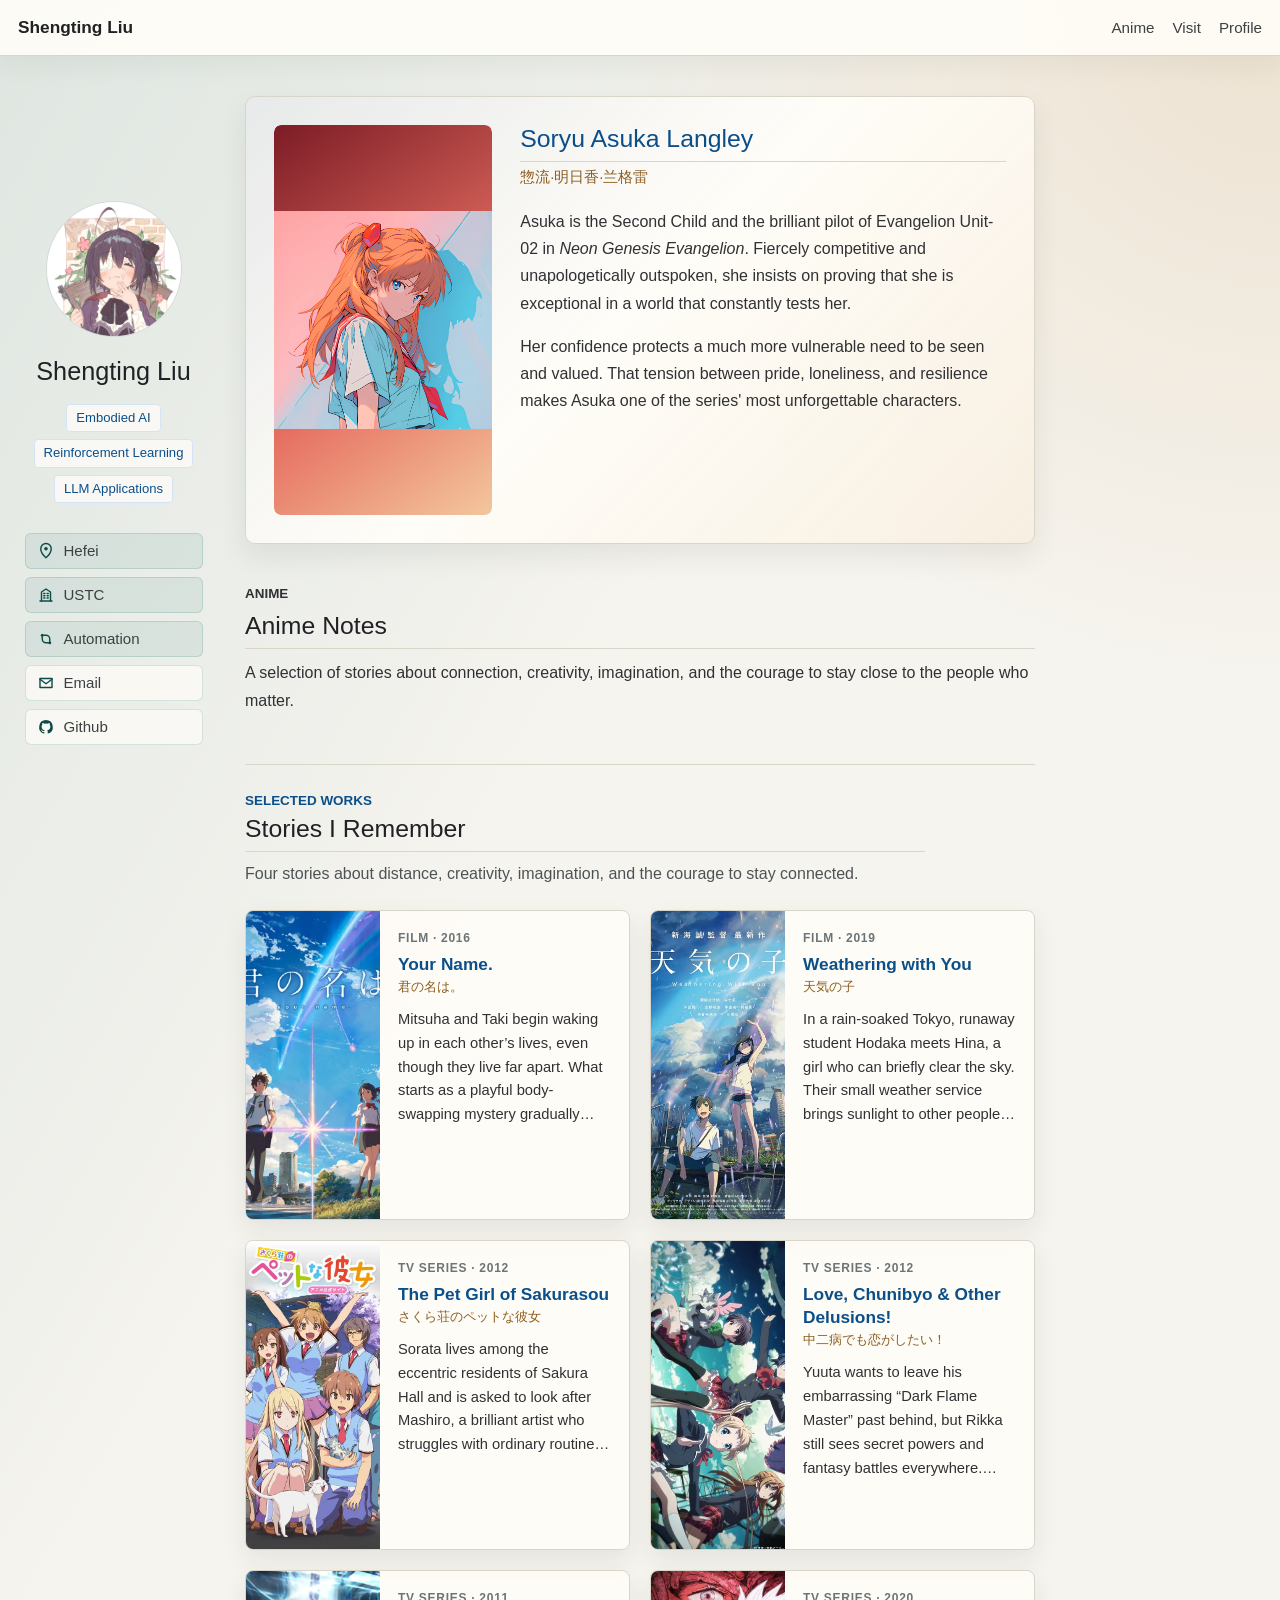
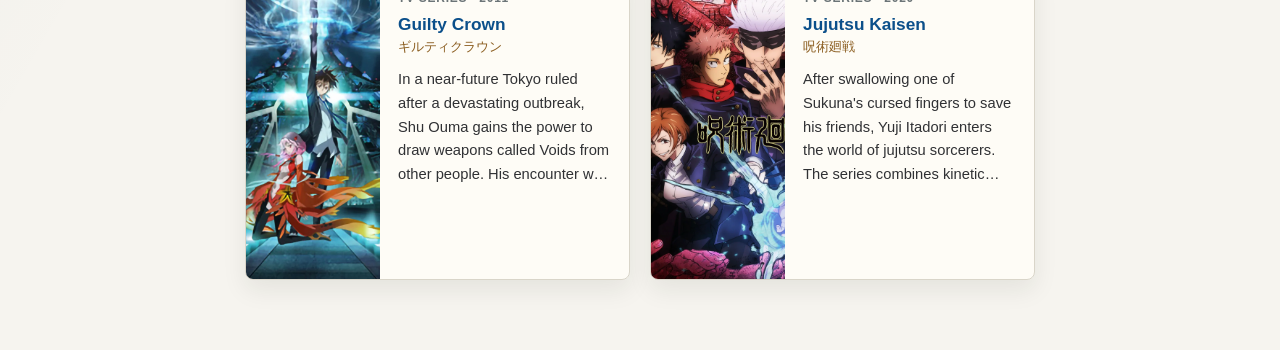
==== pages/anime.html @ a19efae7 "Refine Asuka image and detail layout" ====
<!doctype html>
<html lang="en">
  <head>
    <meta charset="utf-8" />
    <meta name="viewport" content="width=device-width, initial-scale=1" />
    <title>Anime Notes | Shengting Liu</title>
    <meta name="description" content="Anime notes and visual studies by Shengting Liu." />
    <link rel="stylesheet" href="../styles.css?v=2026083004" />
  </head>
  <body>
    <main class="academic-page">
      <header class="top-nav">
        <a class="site-name" href="../index.html#about">Shengting Liu</a>
        <nav aria-label="Sections">
          <a href="anime.html" aria-current="page">Anime</a>
          <a href="visit.html">Visit</a>
          <a href="../index.html#about">Profile</a>
        </nav>
      </header>
      <div class="layout">
        <aside class="profile-panel">
          <div class="portrait"><img src="../images/avatar.jpg" alt="Shengting Liu avatar" /></div>
          <h1>Shengting Liu</h1>
          <div class="profile-tags" aria-label="Research interests">
            <span>Embodied AI</span><span>Reinforcement Learning</span><span>LLM Applications</span>
          </div>
          <ul class="profile-links" aria-label="Profile links">
            <li><span class="profile-link profile-link-info"><span class="profile-link-icon"><svg viewBox="0 0 24 24" aria-hidden="true"><path d="M12 21s7-6.1 7-12a7 7 0 0 0-14 0c0 5.9 7 12 7 12Z"></path><circle cx="12" cy="9" r="2.4"></circle></svg></span><span>Hefei</span></span></li>
            <li><span class="profile-link profile-link-info"><span class="profile-link-icon"><svg viewBox="0 0 24 24" aria-hidden="true"><path d="M4 20h16"></path><path d="M6 20V8l6-4 6 4v12"></path><path d="M9 10h1.5M13.5 10H15M9 13h1.5M13.5 13H15M9 16h1.5M13.5 16H15"></path></svg></span><span>USTC</span></span></li>
            <li><span class="profile-link profile-link-info"><span class="profile-link-icon"><svg viewBox="0 0 24 24" aria-hidden="true"><circle cx="7" cy="7" r="2"></circle><circle cx="17" cy="17" r="2"></circle><path d="M9 7h3a5 5 0 0 1 5 5v3M15 17h-3a5 5 0 0 1-5-5V9"></path></svg></span><span>Automation</span></span></li>
            <li><a class="profile-link profile-link-link" href="mailto:lst050608@mail.ustc.edu.cn"><span class="profile-link-icon"><svg viewBox="0 0 24 24" aria-hidden="true"><path d="M4 6h16v12H4z"></path><path d="m4 7 8 6 8-6"></path></svg></span><span>Email</span></a></li>
            <li><a class="profile-link profile-link-link" href="https://github.com/Midory568" target="_blank" rel="noreferrer"><span class="profile-link-icon"><svg viewBox="0 0 24 24" aria-hidden="true"><path d="M12 2.8a9.2 9.2 0 0 0-2.9 17.9c.46.08.62-.2.62-.44v-1.6c-2.55.55-3.08-1.1-3.08-1.1-.42-1.06-1.02-1.34-1.02-1.34-.83-.57.06-.56.06-.56.92.06 1.4.94 1.4.94.82 1.4 2.14 1 2.66.76.08-.58.32-1 .58-1.22-2.03-.23-4.16-1.02-4.16-4.52 0-1 .36-1.82.94-2.46-.1-.23-.4-1.16.09-2.43 0 0 .77-.25 2.52.94a8.65 8.65 0 0 1 4.58 0c1.75-1.19 2.52-.94 2.52-.94.49 1.27.18 2.2.09 2.43.59.64.94 1.46.94 2.46 0 3.52-2.14 4.28-4.18 4.5.33.29.62.84.62 1.7v2.42c0 .25.16.53.63.44A9.2 9.2 0 0 0 12 2.8Z"></path></svg></span><span>Github</span></a></li>
          </ul>
        </aside>
        <section class="content">
          <section class="character-spotlight" aria-labelledby="asuka-title">
            <article class="character-panel character-panel-asuka">
              <a class="asuka-profile-image-link" href="asuka.html" aria-label="Read more about Soryu Asuka Langley">
                <div class="character-panel-art character-panel-art-asuka">
                  <img src="../images/akuka.jpg" alt="Soryu Asuka Langley" width="864" height="864" />
                </div>
              </a>
              <div class="character-panel-copy">
                <h2 id="asuka-title"><a href="asuka.html">Soryu Asuka Langley</a></h2>
                <p class="character-panel-japanese">惣流·明日香·兰格雷</p>
                <p>Asuka is the Second Child and the brilliant pilot of Evangelion Unit-02 in <em>Neon Genesis Evangelion</em>. Fiercely competitive and unapologetically outspoken, she insists on proving that she is exceptional in a world that constantly tests her.</p>
                <p>Her confidence protects a much more vulnerable need to be seen and valued. That tension between pride, loneliness, and resilience makes Asuka one of the series' most unforgettable characters.</p>
              </div>
            </article>
          </section>
          <section class="section anime-intro">
            <p class="anime-kicker">Anime</p>
            <h2>Anime Notes</h2>
            <p>A selection of stories about connection, creativity, imagination, and the courage to stay close to the people who matter.</p>
          </section>
          <section class="anime-library" aria-labelledby="anime-library-title">
            <div class="anime-library-heading">
              <p class="anime-kicker">Selected works</p>
              <h2 id="anime-library-title">Stories I Remember</h2>
              <p>Four stories about distance, creativity, imagination, and the courage to stay connected.</p>
            </div>
            <div class="anime-work-grid">
              <a class="anime-work-link" href="https://bgm.tv/subject/160209" target="_blank" rel="noreferrer" aria-label="Open Your Name. on Bangumi">
                <article class="anime-work-card">
                  <img src="../images/anime-your-name.webp" alt="Your Name anime promotional poster" width="630" height="889" loading="lazy" decoding="async" />
                  <div class="anime-work-copy">
                    <p class="anime-work-meta">Film · 2016</p>
                    <h3>Your Name.</h3>
                    <p class="anime-work-japanese">君の名は。</p>
                    <p>Mitsuha and Taki begin waking up in each other’s lives, even though they live far apart. What starts as a playful body-swapping mystery gradually becomes a story about memory, time, and the determination to find someone before their name disappears.</p>
                  </div>
                </article>
              </a>
              <a class="anime-work-link" href="https://bgm.tv/subject/269235" target="_blank" rel="noreferrer" aria-label="Open Weathering with You on Bangumi">
                <article class="anime-work-card">
                  <img src="../images/anime-weathering.webp" alt="Weathering with You anime promotional poster" width="800" height="1129" loading="lazy" decoding="async" />
                  <div class="anime-work-copy">
                    <p class="anime-work-meta">Film · 2019</p>
                    <h3>Weathering with You</h3>
                    <p class="anime-work-japanese">天気の子</p>
                    <p>In a rain-soaked Tokyo, runaway student Hodaka meets Hina, a girl who can briefly clear the sky. Their small weather service brings sunlight to other people, but the miracle carries a cost and forces them to choose between the expectations of the world and the person they want to protect.</p>
                  </div>
                </article>
              </a>
              <a class="anime-work-link" href="https://bgm.tv/subject/41488" target="_blank" rel="noreferrer" aria-label="Open The Pet Girl of Sakurasou on Bangumi">
                <article class="anime-work-card">
                  <img src="../images/anime-sakurasou.webp" alt="The Pet Girl of Sakurasou anime promotional poster" width="680" height="1000" loading="lazy" decoding="async" />
                  <div class="anime-work-copy">
                    <p class="anime-work-meta">TV series · 2012</p>
                    <h3>The Pet Girl of Sakurasou</h3>
                    <p class="anime-work-japanese">さくら荘のペットな彼女</p>
                    <p>Sorata lives among the eccentric residents of Sakura Hall and is asked to look after Mashiro, a brilliant artist who struggles with ordinary routines. Beneath its romantic comedy, the series is honest about talent, effort, failure, jealousy, and learning to keep creating beside gifted friends.</p>
                  </div>
                </article>
              </a>
              <a class="anime-work-link" href="https://bgm.tv/subject/29648" target="_blank" rel="noreferrer" aria-label="Open Love, Chunibyo and Other Delusions! on Bangumi">
                <article class="anime-work-card">
                  <img src="../images/anime-chunibyo.webp" alt="Love, Chunibyo and Other Delusions anime promotional visual" width="420" height="600" loading="lazy" decoding="async" />
                  <div class="anime-work-copy">
                    <p class="anime-work-meta">TV series · 2012</p>
                    <h3>Love, Chunibyo &amp; Other Delusions!</h3>
                    <p class="anime-work-japanese">中二病でも恋がしたい！</p>
                    <p>Yuuta wants to leave his embarrassing “Dark Flame Master” past behind, but Rikka still sees secret powers and fantasy battles everywhere. Their relationship turns adolescent imagination into something tender: not simply a phase to mock, but a language for loneliness, grief, and affection.</p>
                  </div>
                </article>
              </a>
              <a class="anime-work-link" href="https://bgm.tv/subject/18635" target="_blank" rel="noreferrer" aria-label="Open Guilty Crown on Bangumi">
                <article class="anime-work-card">
                  <img src="../images/anime-guilty-crown.webp" alt="Guilty Crown anime promotional visual" width="700" height="988" loading="lazy" decoding="async" />
                  <div class="anime-work-copy">
                    <p class="anime-work-meta">TV series · 2011</p>
                    <h3>Guilty Crown</h3>
                    <p class="anime-work-japanese">ギルティクラウン</p>
                    <p>In a near-future Tokyo ruled after a devastating outbreak, Shu Ouma gains the power to draw weapons called Voids from other people. His encounter with the singer Inori pulls him into a resistance movement, where power, trust, and sacrifice become impossible to separate.</p>
                  </div>
                </article>
              </a>
              <a class="anime-work-link" href="https://bgm.tv/subject/294993" target="_blank" rel="noreferrer" aria-label="Open Jujutsu Kaisen on Bangumi">
                <article class="anime-work-card">
                  <img src="../images/anime-jujutsu-kaisen.webp" alt="Jujutsu Kaisen anime promotional visual" width="1200" height="1697" loading="lazy" decoding="async" />
                  <div class="anime-work-copy">
                    <p class="anime-work-meta">TV series · 2020</p>
                    <h3>Jujutsu Kaisen</h3>
                    <p class="anime-work-japanese">呪術廻戦</p>
                    <p>After swallowing one of Sukuna's cursed fingers to save his friends, Yuji Itadori enters the world of jujutsu sorcerers. The series combines kinetic battles with a sharp focus on what people choose to protect when fear, loss, and duty collide.</p>
                  </div>
                </article>
              </a>
            </div>
          </section>
        </section>
      </div>
    </main>
  </body>
</html>
---- styles.css ----
:root {
  --background: #f6f4ef;
  --foreground: #202124;
  --muted: #5f6368;
  --line: #d9d5c9;
  --blue: #1a73b7;
  --blue-dark: #0b4f8a;
  --panel: #fffdf8;
  --accent: #0d6b63;
  --gold: #b87a22;
}

* {
  box-sizing: border-box;
}

html {
  scroll-behavior: smooth;
}

body {
  margin: 0;
  background:
    linear-gradient(120deg, rgba(13, 107, 99, 0.1), transparent 42%),
    radial-gradient(circle at top right, rgba(184, 122, 34, 0.15), transparent 30%),
    var(--background);
  color: var(--foreground);
  font-family: Arial, Helvetica, sans-serif;
  font-size: 16px;
}

img {
  object-fit: cover;
}

a {
  color: var(--blue);
  text-decoration: none;
}

a:hover {
  color: var(--blue-dark);
  text-decoration: underline;
}

button {
  font: inherit;
}

.academic-page {
  min-height: 100vh;
}

.top-nav {
  position: sticky;
  top: 0;
  z-index: 20;
  display: flex;
  align-items: center;
  justify-content: space-between;
  gap: 20px;
  min-height: 56px;
  padding: 0 max(18px, calc((100vw - 1320px) / 2));
  border-bottom: 1px solid var(--line);
  background: rgba(255, 253, 248, 0.92);
  backdrop-filter: blur(10px);
  box-shadow: 0 10px 28px rgba(24, 32, 29, 0.05);
}

.site-name {
  color: var(--foreground);
  font-size: 1.08rem;
  font-weight: 700;
  white-space: nowrap;
}

.top-nav nav {
  display: flex;
  align-items: center;
  gap: 18px;
}

.top-nav nav a {
  color: #3c4043;
  font-size: 0.95rem;
}

.top-nav button {
  min-height: 34px;
  padding: 0 12px;
  border: 1px solid #0d6b63;
  border-radius: 4px;
  background: var(--accent);
  color: #ffffff;
  cursor: pointer;
}

.layout {
  display: grid;
  /* Use the full viewport so the profile is centred in the visible left third. */
  grid-template-columns: minmax(180px, 1fr) minmax(0, 790px) minmax(180px, 1fr);
  gap: 34px;
  width: calc(100% - 32px);
  margin: 0 auto;
  padding: 40px 0 70px;
}

.profile-panel {
  position: sticky;
  top: 86px;
  align-self: start;
  display: flex;
  width: min(210px, 100%);
  height: calc(100vh - 126px);
  min-height: 490px;
  flex-direction: column;
  align-items: center;
  justify-self: center;
  justify-content: center;
  text-align: center;
}

.portrait {
  display: grid;
  width: 136px;
  height: 136px;
  aspect-ratio: 1 / 1;
  flex: 0 0 auto;
  margin: 0 auto 20px;
  place-items: center;
  border: 1px solid #cfd8dc;
  border-radius: 50%;
  background:
    linear-gradient(135deg, rgba(13, 107, 99, 0.14), rgba(184, 122, 34, 0.08)),
    var(--panel);
  overflow: hidden;
}

.portrait img {
  width: 100%;
  height: 100%;
  object-fit: cover;
  object-position: center 28%;
}

h1,
h2,
h3,
p {
  margin-top: 0;
}

h1 {
  margin-bottom: 6px;
  font-size: 1.58rem;
  font-weight: 500;
  letter-spacing: 0;
}

.profile-links {
  display: grid;
  gap: 8px;
  width: min(100%, 178px);
  margin: 14px auto 20px;
  padding: 0;
  list-style: none;
  text-align: left;
}

.profile-tags {
  display: flex;
  flex-wrap: wrap;
  justify-content: center;
  gap: 7px;
  margin: 12px auto 16px;
}

.profile-tags span {
  padding: 5px 9px;
  border: 1px solid #d4e4f4;
  border-radius: 4px;
  background: rgba(255, 253, 248, 0.75);
  color: var(--blue-dark);
  font-size: 0.82rem;
  line-height: 1.25;
}

.profile-link {
  display: flex;
  align-items: center;
  gap: 8px;
  width: 100%;
  min-height: 34px;
  padding: 7px 10px;
  border: 1px solid rgba(13, 107, 99, 0.16);
  border-radius: 6px;
  background: rgba(255, 253, 248, 0.7);
  color: #3c4043;
  font-size: 0.94rem;
  line-height: 1.3;
}

.profile-link-info {
  background: rgba(13, 107, 99, 0.08);
}

.profile-link-link:hover {
  border-color: rgba(26, 115, 183, 0.32);
  background: rgba(255, 253, 248, 0.95);
  color: var(--blue-dark);
  text-decoration: none;
}

.profile-link-icon {
  display: inline-flex;
  width: 20px;
  min-width: 20px;
  height: 20px;
  align-items: center;
  justify-content: center;
  color: #0c4c47;
}

.profile-link-icon svg {
  width: 18px;
  height: 18px;
  fill: none;
  stroke: currentColor;
  stroke-width: 1.9;
  stroke-linecap: round;
  stroke-linejoin: round;
}

.profile-link-icon svg circle {
  fill: currentColor;
  stroke: none;
}

.profile-links li:last-child .profile-link-icon svg {
  fill: currentColor;
  stroke: none;
}

.alt-name {
  margin-bottom: 18px;
  color: var(--muted);
}

.role {
  margin-bottom: 10px;
  color: #3c4043;
  line-height: 1.55;
}

.email {
  display: inline-flex;
  align-items: center;
  justify-content: center;
  margin: 10px 0 22px;
  min-height: 38px;
  padding: 0 18px;
  border: 1px solid var(--accent);
  border-radius: 4px;
  background: var(--accent);
  color: #ffffff;
  font-weight: 700;
  word-break: break-word;
}

.email:hover {
  color: #ffffff;
  text-decoration: none;
  background: #0c4c47;
}

.metrics {
  display: grid;
  gap: 0;
  border: 1px solid var(--line);
  border-radius: 6px;
  background: rgba(255, 253, 248, 0.84);
  text-align: left;
}

.metrics-main {
  grid-template-columns: repeat(3, minmax(0, 1fr));
  gap: 0;
  margin-top: 22px;
}

.metrics div {
  display: grid;
  gap: 2px;
  padding: 12px 14px;
  border-bottom: 1px solid var(--line);
}

.metrics div:last-child {
  border-bottom: 0;
}

.metrics-main div {
  border-right: 1px solid var(--line);
  border-bottom: 0;
}

.metrics-main div:last-child {
  border-right: 0;
}

.metrics span {
  color: var(--muted);
  font-size: 0.82rem;
}

.metrics strong {
  color: var(--foreground);
  font-size: 0.98rem;
}

.content {
  grid-column: 2;
  max-width: 790px;
}

.section {
  scroll-margin-top: 76px;
  padding-bottom: 34px;
  margin-bottom: 34px;
  border-bottom: 1px solid var(--line);
}

.section:last-child {
  border-bottom: 0;
}

h2 {
  margin-bottom: 16px;
  padding-bottom: 8px;
  border-bottom: 1px solid var(--line);
  color: #202124;
  font-size: 1.55rem;
  font-weight: 500;
  letter-spacing: 0;
}

.section p {
  color: #303134;
  line-height: 1.72;
}

.skill-row {
  display: flex;
  flex-wrap: wrap;
  gap: 8px;
  margin-top: 18px;
}

.skill-row span {
  padding: 5px 9px;
  border: 1px solid #d4e4f4;
  border-radius: 4px;
  background: rgba(255, 253, 248, 0.75);
  color: var(--blue-dark);
  font-size: 0.9rem;
}

.news-list,
.timeline-list,
.plain-list {
  display: grid;
  gap: 10px;
  margin: 0;
  padding: 0;
  list-style: none;
}

.news-list li {
  display: grid;
  grid-template-columns: 70px 1fr;
  gap: 12px;
  line-height: 1.6;
}

.news-list time {
  color: var(--blue-dark);
  font-weight: 700;
}

.timeline-list li {
  display: grid;
  grid-template-columns: 110px 1fr;
  gap: 14px;
  line-height: 1.6;
}

.timeline-list time {
  color: var(--blue-dark);
  font-weight: 700;
}

.plain-list li {
  position: relative;
  padding-left: 18px;
  line-height: 1.65;
}

.plain-list li::before {
  position: absolute;
  left: 0;
  content: "•";
  color: var(--blue);
}

.project-list {
  display: grid;
  gap: 22px;
}

.project-card {
  display: grid;
  gap: 7px;
}

h3 {
  margin-bottom: 0;
  color: var(--blue-dark);
  font-size: 1.14rem;
  font-weight: 700;
  letter-spacing: 0;
}

.project-card .meta {
  margin-bottom: 2px;
  color: var(--muted);
  font-size: 0.92rem;
  line-height: 1.45;
}

.project-card p:last-child {
  margin-bottom: 0;
}

.anime-intro {
  margin-bottom: 28px;
}

.character-spotlight {
  position: relative;
  margin-bottom: 38px;
}

.character-panel {
  display: grid;
  grid-template-columns: minmax(185px, 0.62fr) minmax(0, 1.38fr);
  gap: 28px;
  padding: 28px;
  border: 1px solid var(--line);
  border-radius: 10px;
  background:
    linear-gradient(135deg, rgba(79, 102, 153, 0.12), rgba(255, 253, 248, 0.78) 48%, rgba(184, 122, 34, 0.1)),
    rgba(255, 253, 248, 0.9);
  box-shadow: 0 12px 28px rgba(24, 32, 29, 0.08);
}

.character-panel-art {
  display: flex;
  align-items: center;
  justify-content: center;
  min-height: 390px;
  overflow: hidden;
  border-radius: 7px;
  background: #10132b;
}

.character-panel-art img {
  display: block;
  width: 100%;
  max-width: none;
  height: 100%;
  object-fit: cover;
  object-position: center;
}

.asuka-profile-image-link {
  display: block;
  overflow: hidden;
  border-radius: 7px;
}

.asuka-profile-image-link:focus-visible,
.character-panel-copy h2 a:focus-visible {
  outline: 3px solid rgba(13, 107, 99, 0.45);
  outline-offset: 4px;
}

.character-panel-copy h2 a {
  color: inherit;
  text-decoration: none;
}

.character-panel-copy h2 a:hover {
  color: var(--accent);
  text-decoration: underline;
}
.asuka-profile-image-link .character-panel-art img {
  object-fit: cover;
}
.character-panel-art-asuka {
  background: linear-gradient(145deg, #7c1c26, #e66f61 58%, #f3c79d);
}

.character-panel-art-asuka img {
  object-fit: cover;
  transform: none;
}
.character-panel-art img {
  transition: transform 260ms ease;
}

.character-panel-copy h2 {
  margin-bottom: 3px;
  color: var(--blue-dark);
}

.character-panel-copy > p {
  color: #303134;
  line-height: 1.7;
}

.character-panel-japanese {
  margin-bottom: 18px;
  color: #8b5d20 !important;
  font-size: 0.92rem;
}

.anime-kicker {
  margin-bottom: 7px;
  color: var(--blue-dark);
  font-size: 0.84rem;
  font-weight: 700;
  letter-spacing: 0;
  text-transform: uppercase;
}

.anime-intro h2 {
  margin-bottom: 10px;
}

.anime-library {
  margin-top: 28px;
}

.anime-library-heading {
  max-width: 680px;
  margin-bottom: 22px;
}

.anime-library-heading h2 {
  margin-bottom: 9px;
}

.anime-library-heading > p:last-child {
  margin-bottom: 0;
  color: #4d5355;
  line-height: 1.65;
}

.anime-work-grid {
  display: grid;
  grid-template-columns: repeat(2, minmax(0, 1fr));
  gap: 20px;
}

.anime-work-link {
  color: inherit;
  text-decoration: none;
}

.anime-work-link:focus-visible {
  outline: 3px solid rgba(13, 107, 99, 0.45);
  outline-offset: 4px;
  border-radius: 10px;
}

.anime-work-card {
  display: grid;
  grid-template-columns: minmax(132px, 0.7fr) minmax(0, 1.3fr);
  height: 310px;
  overflow: hidden;
  border: 1px solid var(--line);
  border-radius: 8px;
  background: rgba(255, 253, 248, 0.88);
  box-shadow: 0 10px 24px rgba(24, 32, 29, 0.08);
  transition: transform 160ms ease, box-shadow 160ms ease;
}

.anime-work-link:hover .anime-work-card {
  transform: translateY(-3px);
  box-shadow: 0 14px 28px rgba(24, 32, 29, 0.14);
}

.anime-work-card img {
  width: 100%;
  height: 100%;
  min-height: 310px;
  object-fit: cover;
}

.anime-work-copy {
  display: flex;
  min-width: 0;
  flex-direction: column;
  padding: 20px 18px;
}

.anime-work-copy h3 {
  margin-bottom: 2px;
  color: var(--blue-dark);
  font-size: 1.08rem;
  line-height: 1.35;
}

.anime-work-copy > p:last-child {
  display: -webkit-box;
  overflow: hidden;
  -webkit-box-orient: vertical;
  -webkit-line-clamp: 5;
  margin-bottom: 0;
  color: #303134;
  font-size: 0.92rem;
  line-height: 1.62;
}

.anime-work-meta {
  margin-bottom: 8px;
  color: #6b7477;
  font-size: 0.75rem;
  font-weight: 700;
  letter-spacing: 0.06em;
  text-transform: uppercase;
}

.anime-work-japanese {
  margin-bottom: 12px;
  color: #8b5d20;
  font-size: 0.84rem;
}

.asuka-detail {
  display: grid;
  gap: 30px;
}

.asuka-detail-back {
  width: fit-content;
  color: var(--blue-dark);
  font-size: 0.92rem;
  font-weight: 700;
}

.asuka-detail-hero {
  display: grid;
  grid-template-columns: minmax(220px, 0.75fr) minmax(0, 1.25fr);
  gap: 30px;
}

.asuka-detail-art {
  min-height: 400px;
  overflow: hidden;
  border-radius: 7px;
  background: #9a2932;
}

.asuka-detail-art img {
  display: block;
  width: 100%;
  height: 100%;
  object-fit: cover;
  object-position: center;
}

.asuka-detail-copy h2 {
  margin-bottom: 3px;
  color: var(--blue-dark);
}

.asuka-detail-copy > p:not(.anime-kicker):not(.character-panel-japanese) {
  color: #303134;
  line-height: 1.7;
}

.asuka-detail-section {
  margin-bottom: 0;
}

.asuka-detail-grid {
  display: grid;
  grid-template-columns: repeat(2, minmax(0, 1fr));
  gap: 18px;
}

.asuka-detail-card {
  padding: 20px;
  border: 1px solid var(--line);
  border-radius: 8px;
  background: rgba(255, 253, 248, 0.78);
}

.asuka-detail-card h3 {
  margin-bottom: 10px;
}

.asuka-detail-card p:last-child {
  margin-bottom: 0;
}
.city-gallery {
  display: grid;
  gap: 22px;
}

.city-card {
  position: relative;
  display: block;
  min-height: 250px;
  overflow: hidden;
  border: 1px solid var(--line);
  border-radius: 8px;
  background: #d8d8d8;
  color: inherit;
  box-shadow: 0 12px 28px rgba(24, 32, 29, 0.1);
}

.city-card::after {
  position: absolute;
  inset: 0;
  background: linear-gradient(90deg, rgba(10, 18, 24, 0.7), rgba(10, 18, 24, 0.08) 68%);
  content: "";
}

.city-card img {
  display: block;
  width: 100%;
  height: 250px;
  object-fit: cover;
  transition: transform 300ms ease;
}

.city-card:hover img {
  transform: scale(1.02);
}

.city-card:hover {
  color: inherit;
  text-decoration: none;
}

.city-card:focus-visible {
  outline: 3px solid rgba(26, 115, 183, 0.45);
  outline-offset: 3px;
}

.city-card-label {
  position: absolute;
  z-index: 1;
  left: 28px;
  bottom: 28px;
  color: #ffffff;
}

.city-card-label h3 {
  margin-bottom: 4px;
  color: inherit;
  font-size: 2rem;
  font-weight: 600;
  letter-spacing: 0.08em;
}

.city-card-label span {
  font-size: 0.88rem;
  letter-spacing: 0.14em;
  text-transform: uppercase;
}

.city-detail {
  display: grid;
  gap: 26px;
}

.lang-zh {
  display: none;
}

body.city-language-zh .lang-en {
  display: none;
}

body.city-language-zh .lang-zh {
  display: revert;
}

.city-detail-back {
  display: inline-flex;
  width: fit-content;
  align-items: center;
  gap: 7px;
  color: var(--blue-dark);
  font-size: 0.92rem;
  font-weight: 700;
}

.city-detail-hero {
  position: relative;
  min-height: 360px;
  overflow: hidden;
  border-radius: 8px;
  background: #d8d8d8;
  box-shadow: 0 14px 32px rgba(24, 32, 29, 0.12);
}

.city-detail-hero::after {
  position: absolute;
  inset: 0;
  background: linear-gradient(0deg, rgba(10, 18, 24, 0.74), transparent 64%);
  content: "";
}

.city-detail-hero img {
  display: block;
  width: 100%;
  height: 360px;
  object-fit: cover;
}

.city-detail-title {
  position: absolute;
  z-index: 1;
  left: 30px;
  bottom: 28px;
  color: #ffffff;
}

.city-detail-title h2 {
  margin-bottom: 4px;
  padding: 0;
  border: 0;
  color: inherit;
  font-size: 2.4rem;
  font-weight: 600;
}

.city-detail-title p {
  margin: 0;
  color: rgba(255, 255, 255, 0.88);
  letter-spacing: 0.12em;
  text-transform: uppercase;
}

.city-detail-lead {
  margin: 0;
  color: #303134;
  font-size: 1.05rem;
  line-height: 1.8;
}

.city-detail-grid {
  display: grid;
  grid-template-columns: minmax(0, 1.25fr) minmax(220px, 0.75fr);
  gap: 24px;
}

.city-detail-section {
  padding: 22px;
  border: 1px solid var(--line);
  border-radius: 8px;
  background: rgba(255, 253, 248, 0.78);
}

.city-detail-section h3 {
  margin-bottom: 14px;
}

.city-detail-section p:last-child {
  margin-bottom: 0;
}

.city-detail-feature {
  grid-column: 1 / -1;
  background:
    linear-gradient(145deg, rgba(13, 107, 99, 0.1), rgba(184, 122, 34, 0.09)),
    rgba(255, 253, 248, 0.88);
}

.city-detail-feature .anime-kicker {
  margin-bottom: 7px;
}

.city-detail-tags {
  display: flex;
  flex-wrap: wrap;
  gap: 8px;
  margin-top: 18px;
}

.city-detail-tags span {
  padding: 6px 10px;
  border: 1px solid rgba(13, 107, 99, 0.2);
  border-radius: 4px;
  color: #0c4c47;
  font-size: 0.84rem;
}

.city-note-list {
  display: grid;
  gap: 12px;
  margin: 0;
  padding: 0;
  list-style: none;
}

.city-note-list li {
  display: grid;
  grid-template-columns: 72px 1fr;
  gap: 12px;
  line-height: 1.55;
}

.city-note-list strong {
  color: var(--blue-dark);
}

@media (max-width: 850px) {
  .top-nav {
    align-items: flex-start;
    flex-direction: column;
    padding: 12px 18px;
  }

  .top-nav nav {
    flex-wrap: wrap;
    gap: 12px;
  }

  .layout {
    grid-template-columns: 1fr;
    gap: 34px;
    width: min(100% - 32px, 720px);
    padding-top: 32px;
  }

  .profile-panel {
    position: static;
    display: block;
    width: auto;
    height: auto;
    min-height: 0;
  }

  .portrait {
    width: 136px;
    height: 136px;
    font-size: 2.35rem;
  }

  .content {
    grid-column: auto;
    max-width: none;
  }

  .character-panel {
    grid-template-columns: minmax(155px, 0.55fr) minmax(0, 1.45fr);
    gap: 22px;
  }

  .asuka-detail-hero {
    grid-template-columns: minmax(180px, 0.65fr) minmax(0, 1.35fr);
    gap: 22px;
  }
  .anime-work-grid {
    grid-template-columns: 1fr;
  }

  .city-card,
  .city-card img {
    min-height: 220px;
    height: 220px;
  }

  .city-detail-grid {
    grid-template-columns: 1fr;
  }

  .metrics-main {
    grid-template-columns: 1fr;
  }

  .metrics-main div {
    border-right: 0;
    border-bottom: 1px solid var(--line);
  }

  .metrics-main div:last-child {
    border-bottom: 0;
  }
}

@media (max-width: 520px) {
  .top-nav nav a {
    font-size: 0.9rem;
  }

  .news-list li {
    grid-template-columns: 1fr;
    gap: 2px;
  }

  .timeline-list li {
    grid-template-columns: 1fr;
    gap: 2px;
  }

  .city-card,
  .city-card img {
    min-height: 190px;
    height: 190px;
  }

  .character-panel {
    grid-template-columns: 1fr;
    gap: 18px;
    padding: 20px;
  }

  .character-panel-art {
    min-height: 310px;
  }

  .character-panel-art img {
    max-width: none;
  }

  .asuka-detail-hero,
  .asuka-detail-grid {
    grid-template-columns: 1fr;
  }

  .asuka-detail-hero {
    gap: 20px;
  }

  .asuka-detail-art {
    min-height: 310px;
  }
  .anime-work-card {
    grid-template-columns: 118px minmax(0, 1fr);
    height: 280px;
  }

  .anime-work-card img {
    min-height: 280px;
  }

  .anime-work-copy {
    padding: 16px 14px;
  }

  .city-card-label {
    left: 20px;
    bottom: 22px;
  }

  .city-card-label h3 {
    font-size: 1.6rem;
  }

  .city-detail-hero,
  .city-detail-hero img {
    min-height: 260px;
    height: 260px;
  }

  .city-detail-title {
    left: 20px;
    bottom: 20px;
  }

  .city-detail-title h2 {
    font-size: 1.9rem;
  }

  .city-note-list li {
    grid-template-columns: 1fr;
    gap: 3px;
  }

}
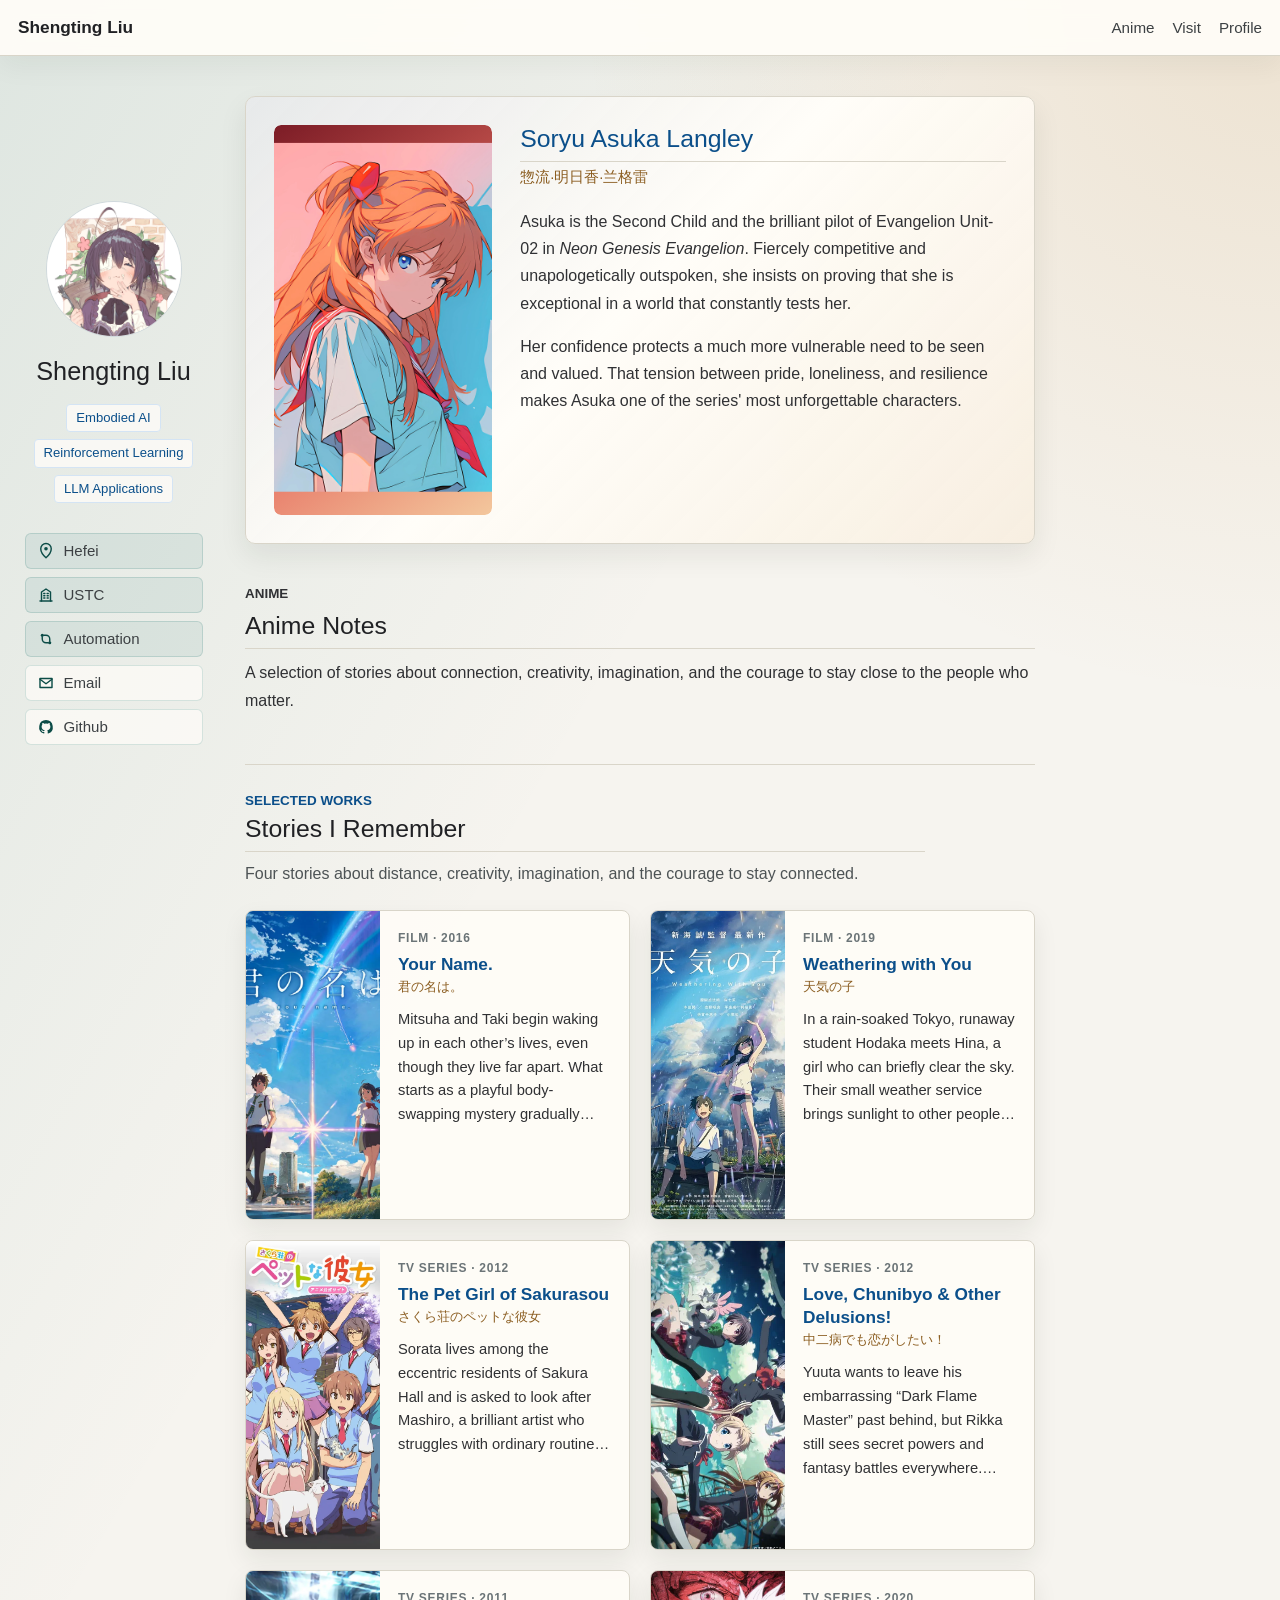
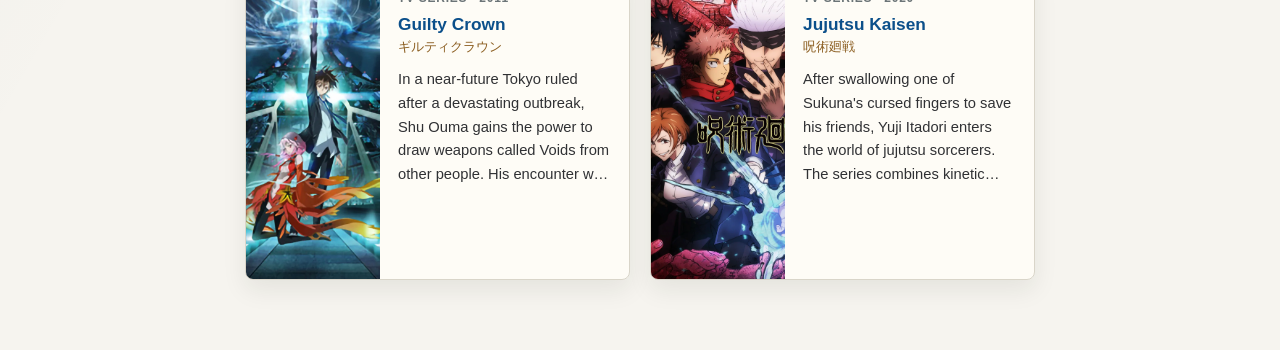
==== commit 5f47605d: "Crop Asuka image on anime page" ====
--- a/pages/anime.html
+++ b/pages/anime.html
@@ -5,7 +5,7 @@
     <meta name="viewport" content="width=device-width, initial-scale=1" />
     <title>Anime Notes | Shengting Liu</title>
     <meta name="description" content="Anime notes and visual studies by Shengting Liu." />
-    <link rel="stylesheet" href="../styles.css?v=2026083004" />
+    <link rel="stylesheet" href="../styles.css?v=2026083005" />
   </head>
   <body>
     <main class="academic-page">
--- a/styles.css
+++ b/styles.css
@@ -506,6 +506,10 @@
 .asuka-profile-image-link .character-panel-art img {
   object-fit: cover;
 }
+.asuka-profile-image-link .character-panel-art-asuka img {
+  transform: scale(1.6);
+  transform-origin: center 52%;
+}
 .character-panel-art-asuka {
   background: linear-gradient(145deg, #7c1c26, #e66f61 58%, #f3c79d);
 }
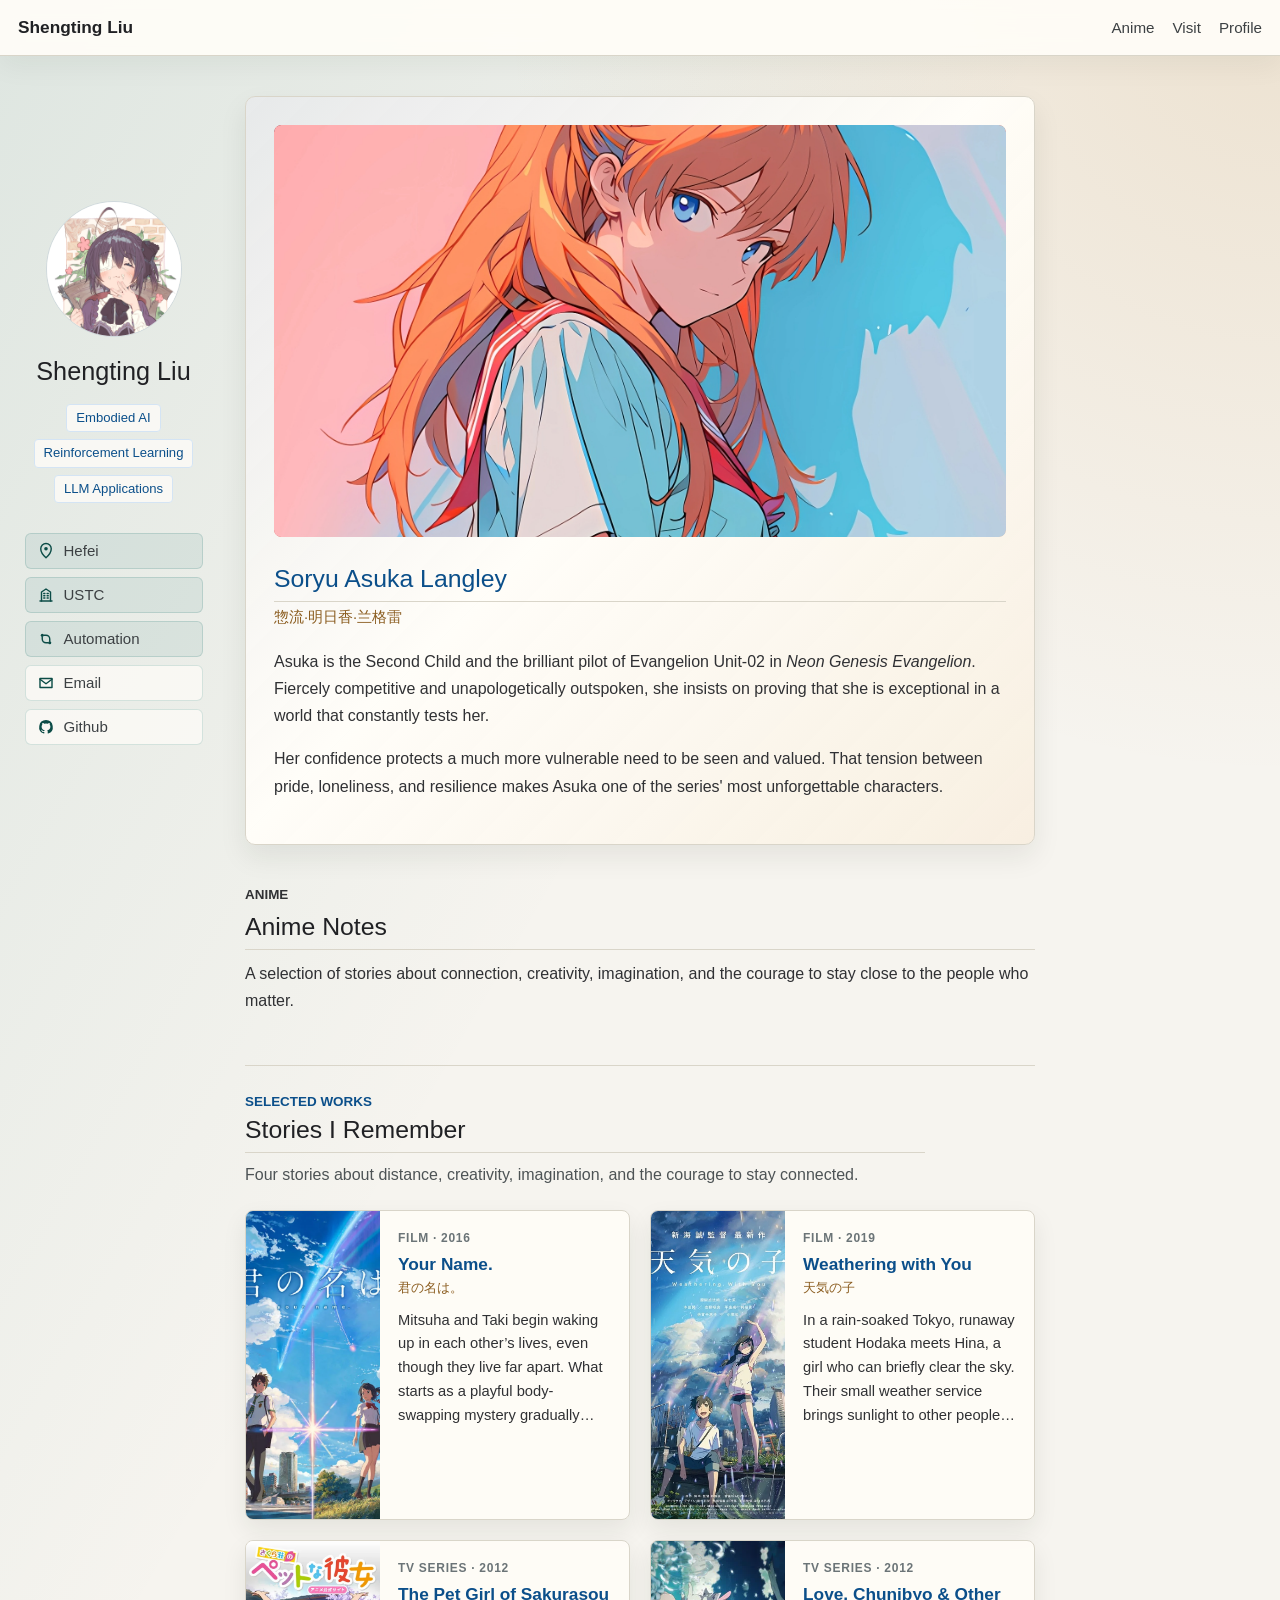
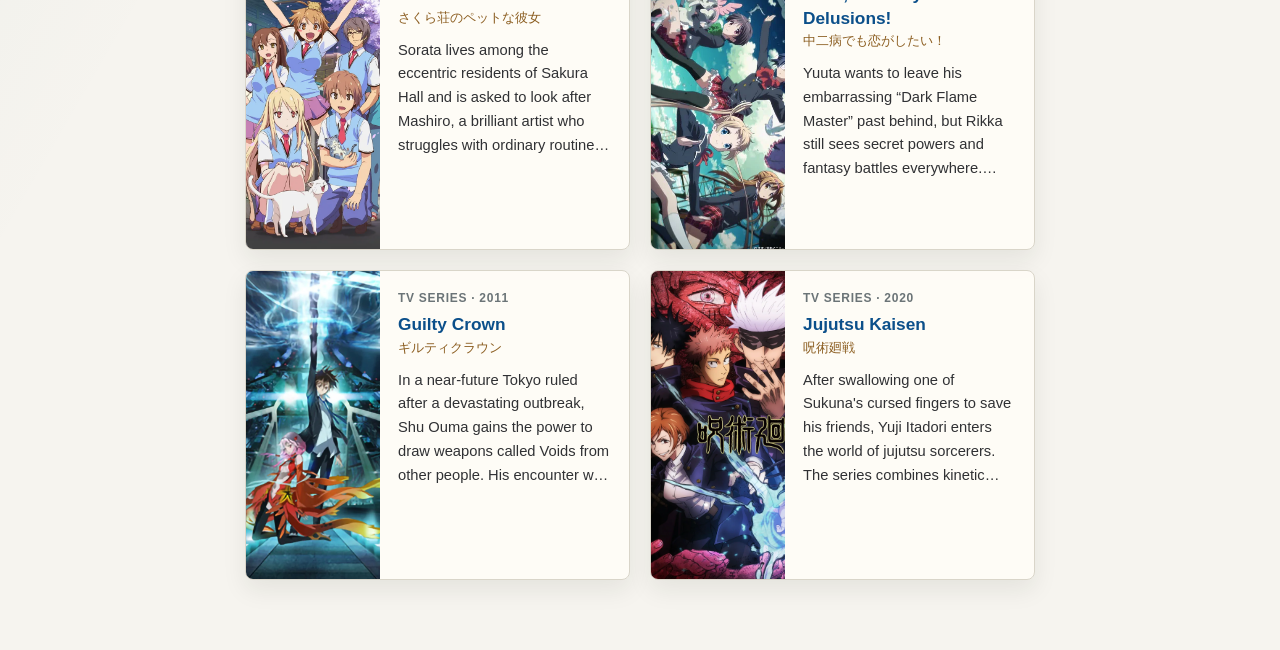
==== commit 1f77711a: "Use wide Asuka image layout" ====
--- a/pages/anime.html
+++ b/pages/anime.html
@@ -5,7 +5,7 @@
     <meta name="viewport" content="width=device-width, initial-scale=1" />
     <title>Anime Notes | Shengting Liu</title>
     <meta name="description" content="Anime notes and visual studies by Shengting Liu." />
-    <link rel="stylesheet" href="../styles.css?v=2026083005" />
+    <link rel="stylesheet" href="../styles.css?v=2026083007" />
   </head>
   <body>
     <main class="academic-page">
--- a/styles.css
+++ b/styles.css
@@ -452,7 +452,7 @@
 
 .character-panel {
   display: grid;
-  grid-template-columns: minmax(185px, 0.62fr) minmax(0, 1.38fr);
+  grid-template-columns: 1fr;
   gap: 28px;
   padding: 28px;
   border: 1px solid var(--line);
@@ -467,7 +467,8 @@
   display: flex;
   align-items: center;
   justify-content: center;
-  min-height: 390px;
+  min-height: 0;
+  aspect-ratio: 16 / 9;
   overflow: hidden;
   border-radius: 7px;
   background: #10132b;
@@ -506,9 +507,10 @@
 .asuka-profile-image-link .character-panel-art img {
   object-fit: cover;
 }
-.asuka-profile-image-link .character-panel-art-asuka img {
-  transform: scale(1.6);
-  transform-origin: center 52%;
+.asuka-profile-image-link .character-panel-art-asuka img,
+.asuka-detail-art img {
+  object-position: center 52%;
+  transform: none;
 }
 .character-panel-art-asuka {
   background: linear-gradient(145deg, #7c1c26, #e66f61 58%, #f3c79d);
@@ -665,12 +667,13 @@
 
 .asuka-detail-hero {
   display: grid;
-  grid-template-columns: minmax(220px, 0.75fr) minmax(0, 1.25fr);
+  grid-template-columns: 1fr;
   gap: 30px;
 }
 
 .asuka-detail-art {
-  min-height: 400px;
+  min-height: 0;
+  aspect-ratio: 16 / 9;
   overflow: hidden;
   border-radius: 7px;
   background: #9a2932;
@@ -972,12 +975,12 @@
   }
 
   .character-panel {
-    grid-template-columns: minmax(155px, 0.55fr) minmax(0, 1.45fr);
+    grid-template-columns: 1fr;
     gap: 22px;
   }
 
   .asuka-detail-hero {
-    grid-template-columns: minmax(180px, 0.65fr) minmax(0, 1.35fr);
+    grid-template-columns: 1fr;
     gap: 22px;
   }
   .anime-work-grid {
@@ -1036,7 +1039,8 @@
   }
 
   .character-panel-art {
-    min-height: 310px;
+    min-height: 0;
+    aspect-ratio: 16 / 9;
   }
 
   .character-panel-art img {
@@ -1053,7 +1057,8 @@
   }
 
   .asuka-detail-art {
-    min-height: 310px;
+    min-height: 0;
+    aspect-ratio: 16 / 9;
   }
   .anime-work-card {
     grid-template-columns: 118px minmax(0, 1fr);
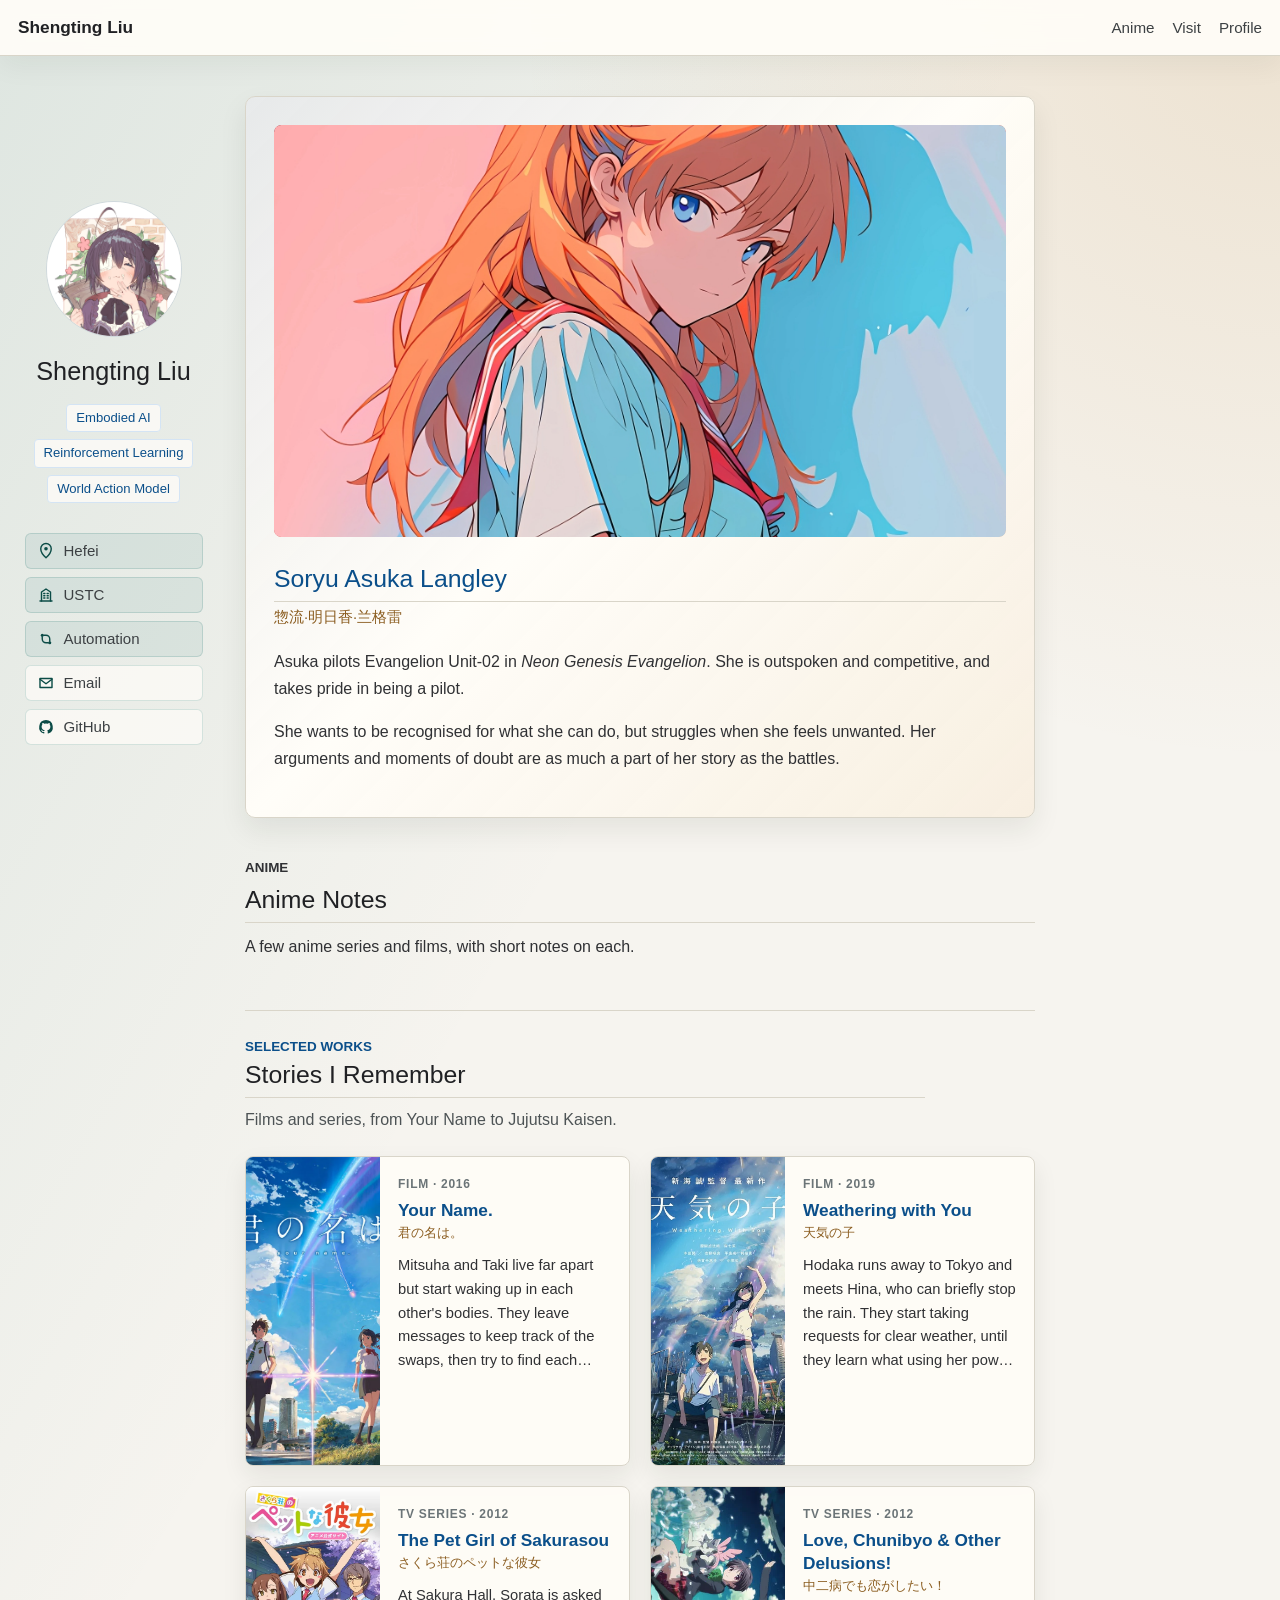
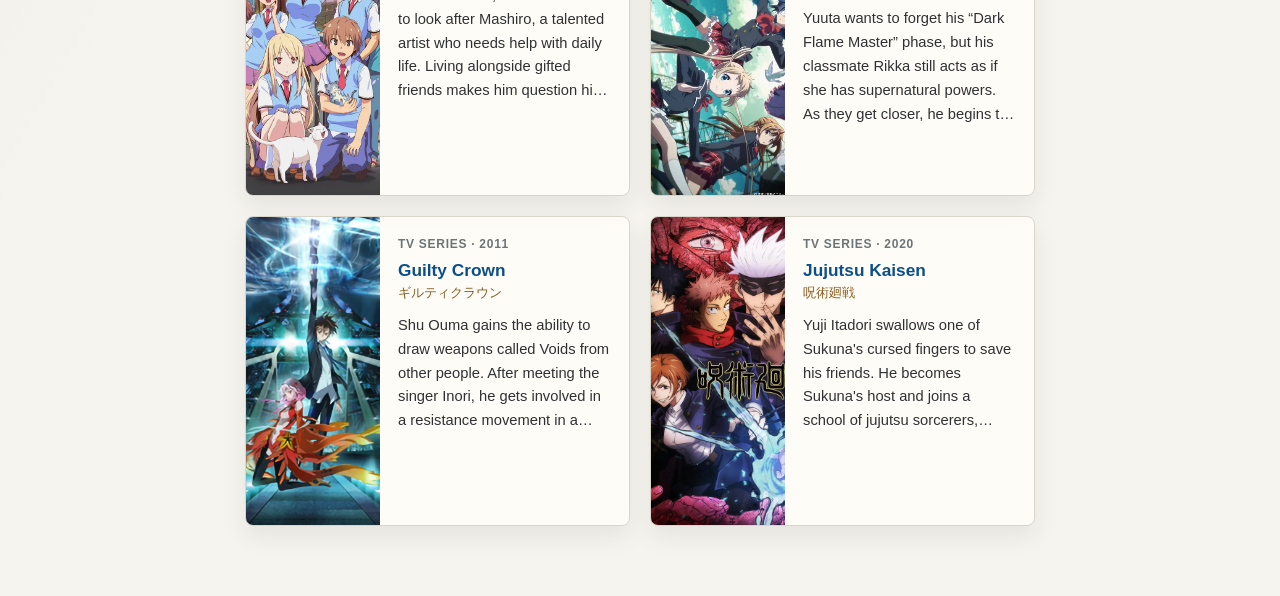
==== commit 1ad10cb3: "change of academic domain" ====
--- a/pages/anime.html
+++ b/pages/anime.html
@@ -4,7 +4,7 @@
     <meta charset="utf-8" />
     <meta name="viewport" content="width=device-width, initial-scale=1" />
     <title>Anime Notes | Shengting Liu</title>
-    <meta name="description" content="Anime notes and visual studies by Shengting Liu." />
+    <meta name="description" content="Anime notes by Shengting Liu." />
     <link rel="stylesheet" href="../styles.css?v=2026083007" />
   </head>
   <body>
@@ -22,14 +22,14 @@
           <div class="portrait"><img src="../images/avatar.jpg" alt="Shengting Liu avatar" /></div>
           <h1>Shengting Liu</h1>
           <div class="profile-tags" aria-label="Research interests">
-            <span>Embodied AI</span><span>Reinforcement Learning</span><span>LLM Applications</span>
+            <span>Embodied AI</span><span>Reinforcement Learning</span><span>World Action Model</span>
           </div>
           <ul class="profile-links" aria-label="Profile links">
             <li><span class="profile-link profile-link-info"><span class="profile-link-icon"><svg viewBox="0 0 24 24" aria-hidden="true"><path d="M12 21s7-6.1 7-12a7 7 0 0 0-14 0c0 5.9 7 12 7 12Z"></path><circle cx="12" cy="9" r="2.4"></circle></svg></span><span>Hefei</span></span></li>
             <li><span class="profile-link profile-link-info"><span class="profile-link-icon"><svg viewBox="0 0 24 24" aria-hidden="true"><path d="M4 20h16"></path><path d="M6 20V8l6-4 6 4v12"></path><path d="M9 10h1.5M13.5 10H15M9 13h1.5M13.5 13H15M9 16h1.5M13.5 16H15"></path></svg></span><span>USTC</span></span></li>
             <li><span class="profile-link profile-link-info"><span class="profile-link-icon"><svg viewBox="0 0 24 24" aria-hidden="true"><circle cx="7" cy="7" r="2"></circle><circle cx="17" cy="17" r="2"></circle><path d="M9 7h3a5 5 0 0 1 5 5v3M15 17h-3a5 5 0 0 1-5-5V9"></path></svg></span><span>Automation</span></span></li>
             <li><a class="profile-link profile-link-link" href="mailto:lst050608@mail.ustc.edu.cn"><span class="profile-link-icon"><svg viewBox="0 0 24 24" aria-hidden="true"><path d="M4 6h16v12H4z"></path><path d="m4 7 8 6 8-6"></path></svg></span><span>Email</span></a></li>
-            <li><a class="profile-link profile-link-link" href="https://github.com/Midory568" target="_blank" rel="noreferrer"><span class="profile-link-icon"><svg viewBox="0 0 24 24" aria-hidden="true"><path d="M12 2.8a9.2 9.2 0 0 0-2.9 17.9c.46.08.62-.2.62-.44v-1.6c-2.55.55-3.08-1.1-3.08-1.1-.42-1.06-1.02-1.34-1.02-1.34-.83-.57.06-.56.06-.56.92.06 1.4.94 1.4.94.82 1.4 2.14 1 2.66.76.08-.58.32-1 .58-1.22-2.03-.23-4.16-1.02-4.16-4.52 0-1 .36-1.82.94-2.46-.1-.23-.4-1.16.09-2.43 0 0 .77-.25 2.52.94a8.65 8.65 0 0 1 4.58 0c1.75-1.19 2.52-.94 2.52-.94.49 1.27.18 2.2.09 2.43.59.64.94 1.46.94 2.46 0 3.52-2.14 4.28-4.18 4.5.33.29.62.84.62 1.7v2.42c0 .25.16.53.63.44A9.2 9.2 0 0 0 12 2.8Z"></path></svg></span><span>Github</span></a></li>
+            <li><a class="profile-link profile-link-link" href="https://github.com/Midory568" target="_blank" rel="noreferrer"><span class="profile-link-icon"><svg viewBox="0 0 24 24" aria-hidden="true"><path d="M12 2.8a9.2 9.2 0 0 0-2.9 17.9c.46.08.62-.2.62-.44v-1.6c-2.55.55-3.08-1.1-3.08-1.1-.42-1.06-1.02-1.34-1.02-1.34-.83-.57.06-.56.06-.56.92.06 1.4.94 1.4.94.82 1.4 2.14 1 2.66.76.08-.58.32-1 .58-1.22-2.03-.23-4.16-1.02-4.16-4.52 0-1 .36-1.82.94-2.46-.1-.23-.4-1.16.09-2.43 0 0 .77-.25 2.52.94a8.65 8.65 0 0 1 4.58 0c1.75-1.19 2.52-.94 2.52-.94.49 1.27.18 2.2.09 2.43.59.64.94 1.46.94 2.46 0 3.52-2.14 4.28-4.18 4.5.33.29.62.84.62 1.7v2.42c0 .25.16.53.63.44A9.2 9.2 0 0 0 12 2.8Z"></path></svg></span><span>GitHub</span></a></li>
           </ul>
         </aside>
         <section class="content">
@@ -43,21 +43,21 @@
               <div class="character-panel-copy">
                 <h2 id="asuka-title"><a href="asuka.html">Soryu Asuka Langley</a></h2>
                 <p class="character-panel-japanese">惣流·明日香·兰格雷</p>
-                <p>Asuka is the Second Child and the brilliant pilot of Evangelion Unit-02 in <em>Neon Genesis Evangelion</em>. Fiercely competitive and unapologetically outspoken, she insists on proving that she is exceptional in a world that constantly tests her.</p>
-                <p>Her confidence protects a much more vulnerable need to be seen and valued. That tension between pride, loneliness, and resilience makes Asuka one of the series' most unforgettable characters.</p>
+                <p>Asuka pilots Evangelion Unit-02 in <em>Neon Genesis Evangelion</em>. She is outspoken and competitive, and takes pride in being a pilot.</p>
+                <p>She wants to be recognised for what she can do, but struggles when she feels unwanted. Her arguments and moments of doubt are as much a part of her story as the battles.</p>
               </div>
             </article>
           </section>
           <section class="section anime-intro">
             <p class="anime-kicker">Anime</p>
             <h2>Anime Notes</h2>
-            <p>A selection of stories about connection, creativity, imagination, and the courage to stay close to the people who matter.</p>
+            <p>A few anime series and films, with short notes on each.</p>
           </section>
           <section class="anime-library" aria-labelledby="anime-library-title">
             <div class="anime-library-heading">
               <p class="anime-kicker">Selected works</p>
               <h2 id="anime-library-title">Stories I Remember</h2>
-              <p>Four stories about distance, creativity, imagination, and the courage to stay connected.</p>
+              <p>Films and series, from Your Name to Jujutsu Kaisen.</p>
             </div>
             <div class="anime-work-grid">
               <a class="anime-work-link" href="https://bgm.tv/subject/160209" target="_blank" rel="noreferrer" aria-label="Open Your Name. on Bangumi">
@@ -67,7 +67,7 @@
                     <p class="anime-work-meta">Film · 2016</p>
                     <h3>Your Name.</h3>
                     <p class="anime-work-japanese">君の名は。</p>
-                    <p>Mitsuha and Taki begin waking up in each other’s lives, even though they live far apart. What starts as a playful body-swapping mystery gradually becomes a story about memory, time, and the determination to find someone before their name disappears.</p>
+                    <p>Mitsuha and Taki live far apart but start waking up in each other's bodies. They leave messages to keep track of the swaps, then try to find each other when the exchanges stop.</p>
                   </div>
                 </article>
               </a>
@@ -78,7 +78,7 @@
                     <p class="anime-work-meta">Film · 2019</p>
                     <h3>Weathering with You</h3>
                     <p class="anime-work-japanese">天気の子</p>
-                    <p>In a rain-soaked Tokyo, runaway student Hodaka meets Hina, a girl who can briefly clear the sky. Their small weather service brings sunlight to other people, but the miracle carries a cost and forces them to choose between the expectations of the world and the person they want to protect.</p>
+                    <p>Hodaka runs away to Tokyo and meets Hina, who can briefly stop the rain. They start taking requests for clear weather, until they learn what using her power costs her.</p>
                   </div>
                 </article>
               </a>
@@ -89,7 +89,7 @@
                     <p class="anime-work-meta">TV series · 2012</p>
                     <h3>The Pet Girl of Sakurasou</h3>
                     <p class="anime-work-japanese">さくら荘のペットな彼女</p>
-                    <p>Sorata lives among the eccentric residents of Sakura Hall and is asked to look after Mashiro, a brilliant artist who struggles with ordinary routines. Beneath its romantic comedy, the series is honest about talent, effort, failure, jealousy, and learning to keep creating beside gifted friends.</p>
+                    <p>At Sakura Hall, Sorata is asked to look after Mashiro, a talented artist who needs help with daily life. Living alongside gifted friends makes him question his own ambitions and how far effort can take him.</p>
                   </div>
                 </article>
               </a>
@@ -100,7 +100,7 @@
                     <p class="anime-work-meta">TV series · 2012</p>
                     <h3>Love, Chunibyo &amp; Other Delusions!</h3>
                     <p class="anime-work-japanese">中二病でも恋がしたい！</p>
-                    <p>Yuuta wants to leave his embarrassing “Dark Flame Master” past behind, but Rikka still sees secret powers and fantasy battles everywhere. Their relationship turns adolescent imagination into something tender: not simply a phase to mock, but a language for loneliness, grief, and affection.</p>
+                    <p>Yuuta wants to forget his “Dark Flame Master” phase, but his classmate Rikka still acts as if she has supernatural powers. As they get closer, he begins to understand why she holds on to that imaginary world.</p>
                   </div>
                 </article>
               </a>
@@ -111,7 +111,7 @@
                     <p class="anime-work-meta">TV series · 2011</p>
                     <h3>Guilty Crown</h3>
                     <p class="anime-work-japanese">ギルティクラウン</p>
-                    <p>In a near-future Tokyo ruled after a devastating outbreak, Shu Ouma gains the power to draw weapons called Voids from other people. His encounter with the singer Inori pulls him into a resistance movement, where power, trust, and sacrifice become impossible to separate.</p>
+                    <p>Shu Ouma gains the ability to draw weapons called Voids from other people. After meeting the singer Inori, he gets involved in a resistance movement in a Tokyo still dealing with the aftermath of an outbreak.</p>
                   </div>
                 </article>
               </a>
@@ -122,7 +122,7 @@
                     <p class="anime-work-meta">TV series · 2020</p>
                     <h3>Jujutsu Kaisen</h3>
                     <p class="anime-work-japanese">呪術廻戦</p>
-                    <p>After swallowing one of Sukuna's cursed fingers to save his friends, Yuji Itadori enters the world of jujutsu sorcerers. The series combines kinetic battles with a sharp focus on what people choose to protect when fear, loss, and duty collide.</p>
+                    <p>Yuji Itadori swallows one of Sukuna's cursed fingers to save his friends. He becomes Sukuna's host and joins a school of jujutsu sorcerers, where he learns to fight curses alongside other students.</p>
                   </div>
                 </article>
               </a>
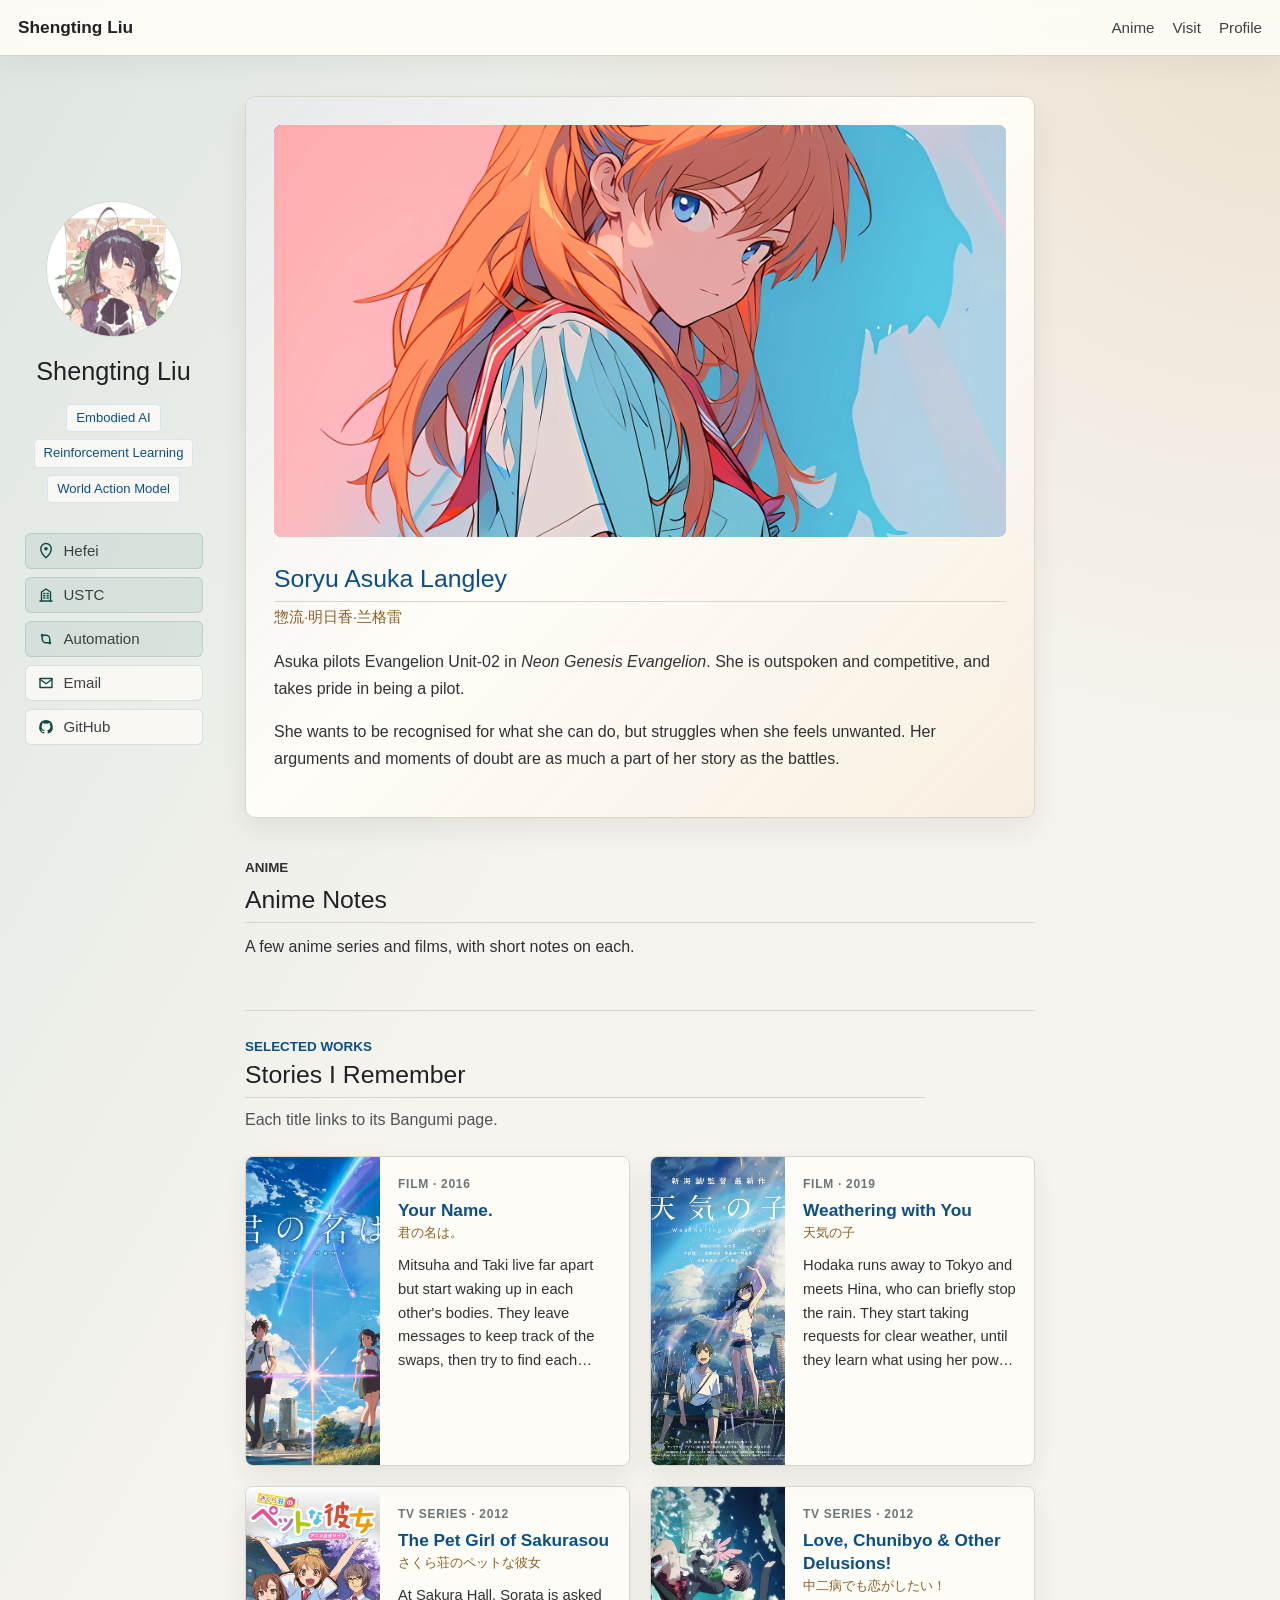
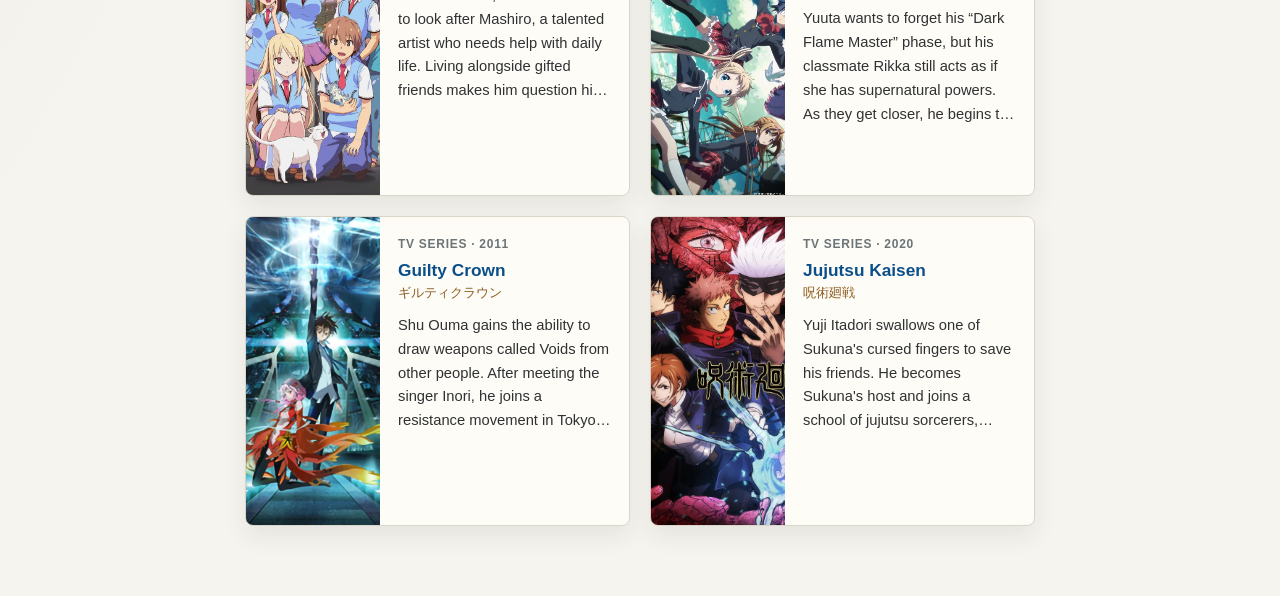
==== commit c92eaf5f: "slight changes" ====
--- a/pages/anime.html
+++ b/pages/anime.html
@@ -57,7 +57,7 @@
             <div class="anime-library-heading">
               <p class="anime-kicker">Selected works</p>
               <h2 id="anime-library-title">Stories I Remember</h2>
-              <p>Films and series, from Your Name to Jujutsu Kaisen.</p>
+              <p>Each title links to its Bangumi page.</p>
             </div>
             <div class="anime-work-grid">
               <a class="anime-work-link" href="https://bgm.tv/subject/160209" target="_blank" rel="noreferrer" aria-label="Open Your Name. on Bangumi">
@@ -111,7 +111,7 @@
                     <p class="anime-work-meta">TV series · 2011</p>
                     <h3>Guilty Crown</h3>
                     <p class="anime-work-japanese">ギルティクラウン</p>
-                    <p>Shu Ouma gains the ability to draw weapons called Voids from other people. After meeting the singer Inori, he gets involved in a resistance movement in a Tokyo still dealing with the aftermath of an outbreak.</p>
+                    <p>Shu Ouma gains the ability to draw weapons called Voids from other people. After meeting the singer Inori, he joins a resistance movement in Tokyo, where the effects of an outbreak are still being felt.</p>
                   </div>
                 </article>
               </a>
